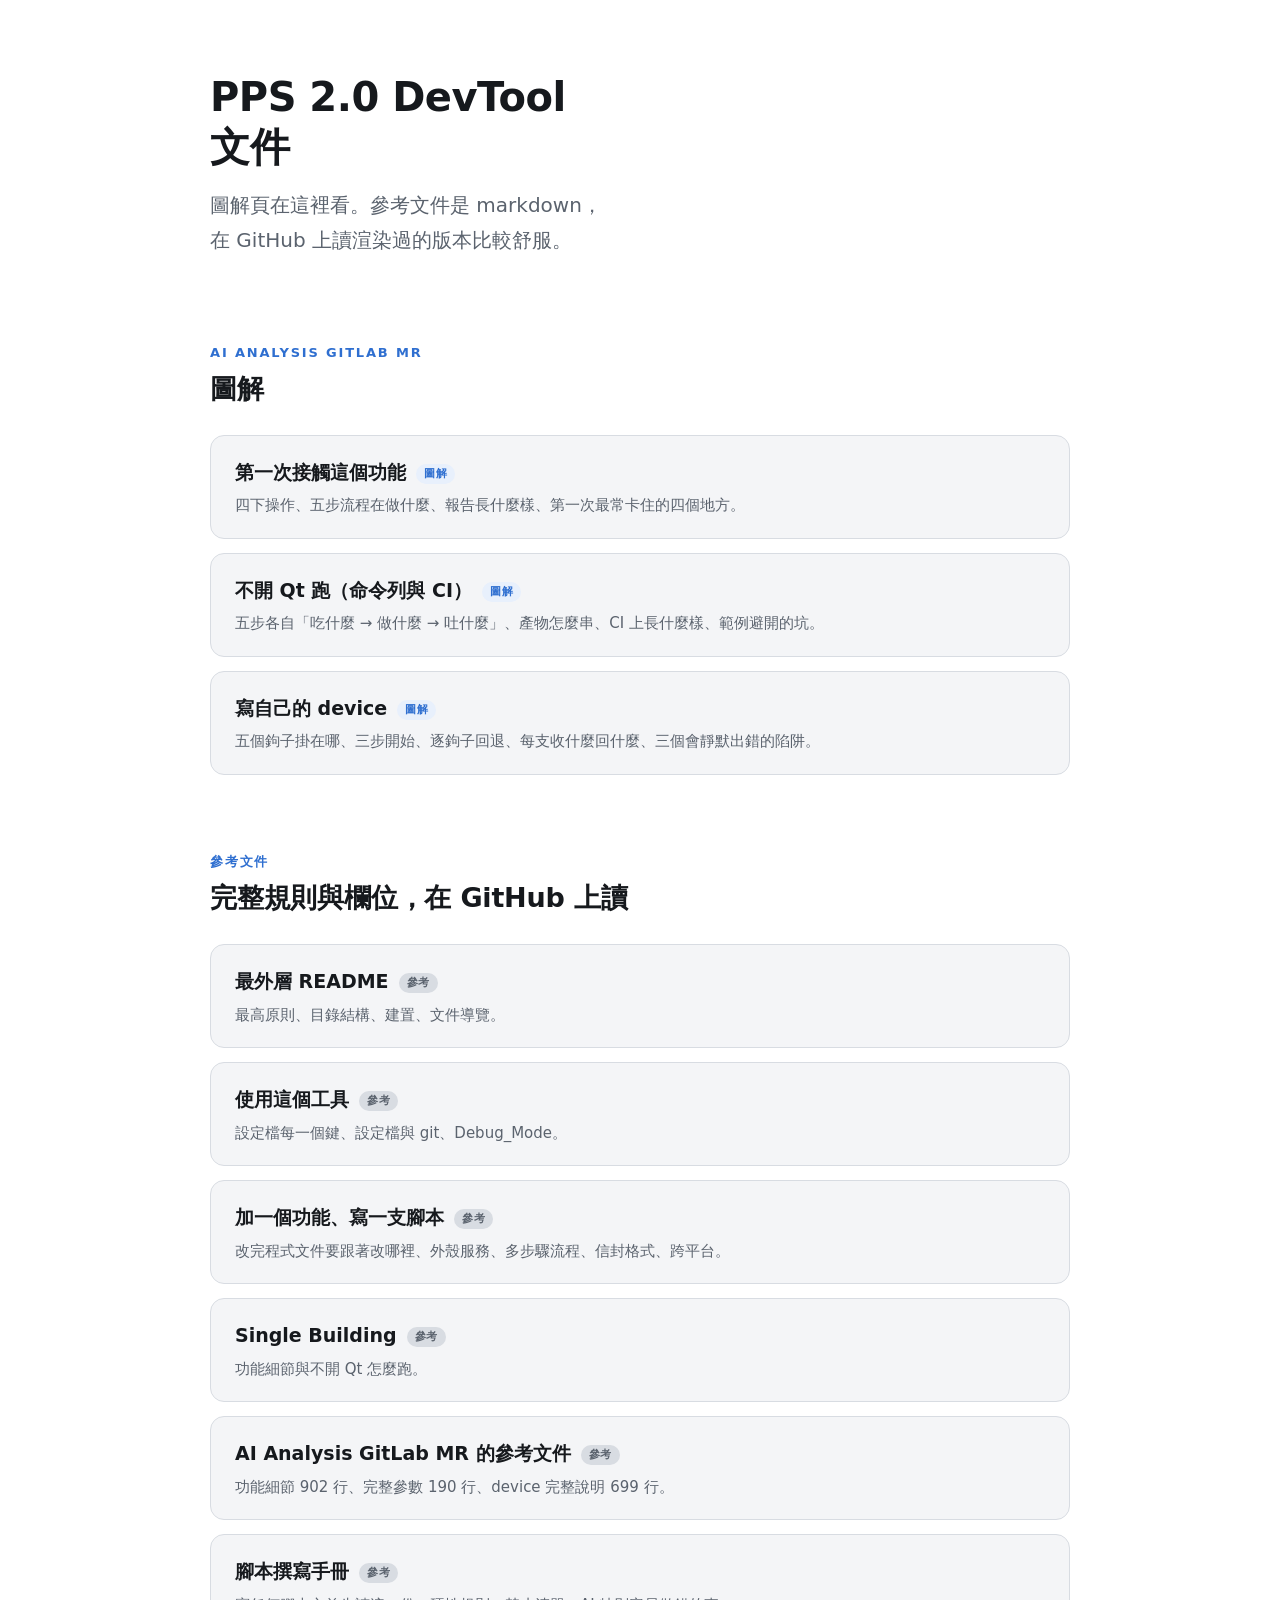
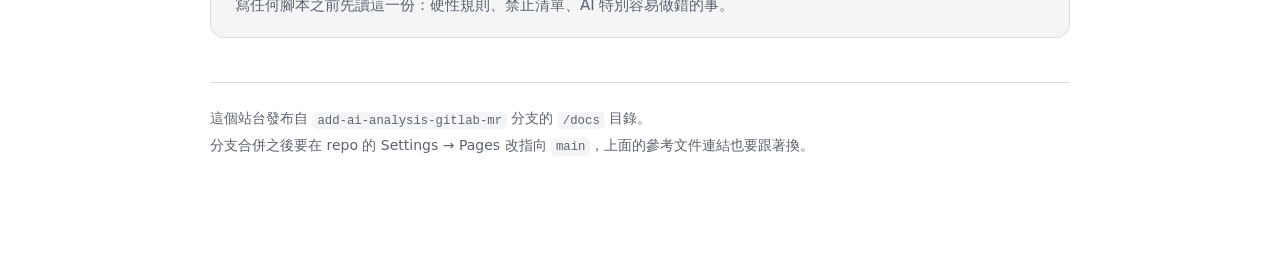
==== docs/index.html @ 3305368c "Publish the docs folder as a site The three diagram pages are only useful in a browser, and reviewin" ====
<!DOCTYPE html>
<html lang="zh-Hant">
<head>
<meta charset="utf-8">
<meta name="viewport" content="width=device-width, initial-scale=1">
<title>PPS 2.0 DevTool — 文件</title>
<link rel="stylesheet" href="ai-analysis-gitlab-mr/_doc.css">
<style>
  .idx { display: grid; gap: 14px; }
  .idx-card {
    display: block; text-decoration: none; color: inherit;
    background: var(--bg2); border: 1px solid var(--line);
    border-radius: 14px; padding: 20px 24px;
  }
  .idx-card:hover { border-color: var(--accent); }
  .idx-t { font-size: 19px; font-weight: 700; margin-bottom: 4px; }
  .idx-t .tag {
    font: 700 11px/1 var(--mono); letter-spacing: .06em;
    padding: 4px 8px; border-radius: 20px; margin-left: 10px;
    vertical-align: 2px;
  }
  .tag-pic { background: var(--accent-bg); color: var(--accent); }
  .tag-ref { background: var(--line); color: var(--ink2); }
  .idx-d { color: var(--ink2); font-size: 15px; line-height: 1.65; }
</style>
</head>
<body>
<main>

<header>
  <h1>PPS 2.0 DevTool<br>文件</h1>
  <p class="sub">圖解頁在這裡看。參考文件是 markdown，<br>
  在 GitHub 上讀渲染過的版本比較舒服。</p>
</header>

<section>
  <h2>AI Analysis GitLab MR</h2>
  <h3>圖解</h3>
  <div class="idx">
    <a class="idx-card" href="ai-analysis-gitlab-mr/getting-started.html">
      <div class="idx-t">第一次接觸這個功能<span class="tag tag-pic">圖解</span></div>
      <div class="idx-d">四下操作、五步流程在做什麼、報告長什麼樣、第一次最常卡住的四個地方。</div>
    </a>
    <a class="idx-card" href="ai-analysis-gitlab-mr/cli.html">
      <div class="idx-t">不開 Qt 跑（命令列與 CI）<span class="tag tag-pic">圖解</span></div>
      <div class="idx-d">五步各自「吃什麼 → 做什麼 → 吐什麼」、產物怎麼串、CI 上長什麼樣、範例避開的坑。</div>
    </a>
    <a class="idx-card" href="ai-analysis-gitlab-mr/device-authoring.html">
      <div class="idx-t">寫自己的 device<span class="tag tag-pic">圖解</span></div>
      <div class="idx-d">五個鉤子掛在哪、三步開始、逐鉤子回退、每支收什麼回什麼、三個會靜默出錯的陷阱。</div>
    </a>
  </div>
</section>

<section>
  <h2>參考文件</h2>
  <h3>完整規則與欄位，在 GitHub 上讀</h3>
  <div class="idx">
    <a class="idx-card" href="https://github.com/JonasHuang178/PPS2_0DevTool/blob/add-ai-analysis-gitlab-mr/README.md">
      <div class="idx-t">最外層 README<span class="tag tag-ref">參考</span></div>
      <div class="idx-d">最高原則、目錄結構、建置、文件導覽。</div>
    </a>
    <a class="idx-card" href="https://github.com/JonasHuang178/PPS2_0DevTool/blob/add-ai-analysis-gitlab-mr/docs/user-guide.md">
      <div class="idx-t">使用這個工具<span class="tag tag-ref">參考</span></div>
      <div class="idx-d">設定檔每一個鍵、設定檔與 git、Debug_Mode。</div>
    </a>
    <a class="idx-card" href="https://github.com/JonasHuang178/PPS2_0DevTool/blob/add-ai-analysis-gitlab-mr/docs/contributing.md">
      <div class="idx-t">加一個功能、寫一支腳本<span class="tag tag-ref">參考</span></div>
      <div class="idx-d">改完程式文件要跟著改哪裡、外殼服務、多步驟流程、信封格式、跨平台。</div>
    </a>
    <a class="idx-card" href="https://github.com/JonasHuang178/PPS2_0DevTool/tree/add-ai-analysis-gitlab-mr/docs/single-building">
      <div class="idx-t">Single Building<span class="tag tag-ref">參考</span></div>
      <div class="idx-d">功能細節與不開 Qt 怎麼跑。</div>
    </a>
    <a class="idx-card" href="https://github.com/JonasHuang178/PPS2_0DevTool/tree/add-ai-analysis-gitlab-mr/docs/ai-analysis-gitlab-mr">
      <div class="idx-t">AI Analysis GitLab MR 的參考文件<span class="tag tag-ref">參考</span></div>
      <div class="idx-d">功能細節 902 行、完整參數 190 行、device 完整說明 699 行。</div>
    </a>
    <a class="idx-card" href="https://github.com/JonasHuang178/PPS2_0DevTool/blob/add-ai-analysis-gitlab-mr/scripts/AUTHORING.md">
      <div class="idx-t">腳本撰寫手冊<span class="tag tag-ref">參考</span></div>
      <div class="idx-d">寫任何腳本之前先讀這一份：硬性規則、禁止清單、AI 特別容易做錯的事。</div>
    </a>
  </div>
</section>

<footer>
  這個站台發布自 <code>add-ai-analysis-gitlab-mr</code> 分支的 <code>/docs</code> 目錄。<br>
  分支合併之後要在 repo 的 Settings → Pages 改指向 <code>main</code>，上面的參考文件連結也要跟著換。
</footer>

</main>
</body>
</html>
---- docs/ai-analysis-gitlab-mr/_doc.css ----
/* 這個資料夾裡三份圖解頁共用的樣式。
 *
 * 底線開頭 = 不是一份文件，與 device/_template 同一個慣例。
 * 抽出來是為了「同類文件風格一致」這條規則 —— 三份各帶一份副本的話，
 * 改了其中一份的顏色，另外兩份會安靜地長得不一樣。 */

:root {
  --bg:        #ffffff;
  --bg2:       #f4f5f7;
  --ink:       #16191d;
  --ink2:      #5b636e;
  --line:      #d8dce2;
  --accent:    #2f6fd0;
  --accent-bg: #e8f0fc;
  --warn:      #9a6700;
  --warn-bg:   #fdf6e3;
  --ok:        #1f7a4d;
  --ok-bg:     #e7f5ed;
  --mono: ui-monospace, "SF Mono", Menlo, Consolas, monospace;
}
@media (prefers-color-scheme: dark) {
  :root {
    --bg:        #15181c;
    --bg2:       #1d2126;
    --ink:       #e8eaed;
    --ink2:      #9aa3af;
    --line:      #333a43;
    --accent:    #74a7f0;
    --accent-bg: #1c2a3f;
    --warn:      #e3b341;
    --warn-bg:   #2b2416;
    --ok:        #5fd39b;
    --ok-bg:     #16291f;
  }
}

* { box-sizing: border-box; }

body {
  margin: 0;
  padding: 0 20px 100px;
  background: var(--bg);
  color: var(--ink);
  font: 16px/1.75 -apple-system, "Noto Sans TC", "PingFang TC",
        "Microsoft JhengHei", system-ui, sans-serif;
}
main { max-width: 860px; margin: 0 auto; }

/* ---------- 標頭 ---------- */
header { padding: 72px 0 8px; }
h1 { font-size: 40px; line-height: 1.25; margin: 0 0 16px; letter-spacing: -.5px; }
.sub { font-size: 20px; color: var(--ink2); margin: 0; }
.kin {
  margin-top: 26px; font-size: 14px; color: var(--ink2);
  border-left: 3px solid var(--line); padding-left: 14px; line-height: 1.8;
}
.kin a { color: var(--accent); }

/* ---------- 區塊 ---------- */
section { margin-top: 76px; }
h2 {
  font-size: 13px; letter-spacing: .14em; text-transform: uppercase;
  color: var(--accent); margin: 0 0 6px; font-weight: 700;
}
h3 { font-size: 27px; line-height: 1.35; margin: 0 0 28px; letter-spacing: -.2px; }
h4 { font-size: 19px; margin: 36px 0 14px; }

p { margin: 0 0 18px; }
.lead { font-size: 18px; }
.muted { color: var(--ink2); }
code {
  font: 500 .88em/1.5 var(--mono);
  background: var(--bg2); padding: .15em .4em; border-radius: 5px;
}

/* ---------- 前後對比 ---------- */
.ba {
  display: grid; grid-template-columns: 1fr auto 1fr; gap: 20px;
  align-items: stretch; margin: 0 0 8px;
}
.ba-card {
  background: var(--bg2); border: 1px solid var(--line);
  border-radius: 14px; padding: 26px 22px; text-align: center;
}
.ba-ico { font-size: 44px; line-height: 1; margin-bottom: 14px; }
.ba-t { font-weight: 700; font-size: 18px; margin-bottom: 4px; }
.ba-d { color: var(--ink2); font-size: 15px; line-height: 1.6; }
.ba-arrow { display: flex; align-items: center; font-size: 30px; color: var(--accent); }

/* ---------- 編號步驟 ---------- */
.steps { display: grid; gap: 14px; }
.step {
  display: grid; grid-template-columns: 62px 1fr; gap: 20px; align-items: center;
  background: var(--bg2); border: 1px solid var(--line);
  border-radius: 14px; padding: 20px 24px;
}
.num {
  width: 62px; height: 62px; border-radius: 50%;
  background: var(--accent); color: #fff;
  display: flex; align-items: center; justify-content: center;
  font-size: 27px; font-weight: 700;
}
.step-t { font-size: 19px; font-weight: 700; margin-bottom: 2px; }
.step-d { color: var(--ink2); font-size: 15px; line-height: 1.6; }

.press {
  margin-top: 14px; text-align: center;
  border: 2px dashed var(--accent); border-radius: 14px;
  padding: 26px; background: var(--accent-bg);
}
.press-btn {
  display: inline-block; background: var(--accent); color: #fff;
  font-size: 19px; font-weight: 700; padding: 13px 34px; border-radius: 9px;
}
.press-d { color: var(--ink2); font-size: 15px; margin-top: 12px; }

/* ---------- 流程列（一行一步） ---------- */
.flow { display: grid; gap: 0; }
.fl {
  display: grid; grid-template-columns: 50px 1fr; gap: 20px;
  padding: 20px 0; border-top: 1px solid var(--line);
}
.fl:last-child { border-bottom: 1px solid var(--line); }
.fl-n {
  width: 50px; height: 50px; border-radius: 12px;
  background: var(--bg2); border: 1px solid var(--line);
  display: flex; align-items: center; justify-content: center;
  font-size: 20px; font-weight: 700; color: var(--accent);
}
.fl-t { font-size: 18px; font-weight: 700; margin-bottom: 3px; }
.fl-d { color: var(--ink2); font-size: 15px; line-height: 1.65; }

/* ---------- 標籤 ---------- */
.fl-tag {
  display: inline-block; font-size: 12px; font-weight: 700;
  padding: 2px 9px; border-radius: 20px; margin-left: 8px;
  vertical-align: 2px; letter-spacing: .02em;
}
.tag-net   { background: var(--accent-bg); color: var(--accent); }
.tag-cost  { background: var(--warn-bg);   color: var(--warn); }
.tag-local { background: var(--ok-bg);     color: var(--ok); }

/* ---------- 吃什麼 / 做什麼 / 吐什麼 ---------- */
.io { border: 1px solid var(--line); border-radius: 14px; overflow: hidden; margin-bottom: 18px; }
.io-head {
  display: grid; grid-template-columns: 54px 1fr auto; gap: 16px;
  align-items: center; padding: 18px 22px; background: var(--bg2);
  border-bottom: 1px solid var(--line);
}
.io-n {
  width: 54px; height: 54px; border-radius: 13px;
  background: var(--accent); color: #fff;
  display: flex; align-items: center; justify-content: center;
  font-size: 15px; font-weight: 700; line-height: 1.15; text-align: center;
}
.io-t { font-size: 19px; font-weight: 700; }
.io-s { font: 500 13px/1.5 var(--mono); color: var(--ink2); margin-top: 2px; }
.io-body { display: grid; grid-template-columns: 1fr 1fr 1fr; }
.io-cell { padding: 16px 20px; border-right: 1px solid var(--line); }
.io-cell:last-child { border-right: 0; }
.io-k {
  font-size: 11px; font-weight: 700; letter-spacing: .1em;
  text-transform: uppercase; color: var(--ink2); margin-bottom: 8px;
}
.io-v { font-size: 14px; line-height: 1.65; }
.io-v code { font-size: .92em; }
.io-note {
  padding: 14px 22px; border-top: 1px solid var(--line);
  background: var(--warn-bg); color: var(--warn);
  font-size: 14px; line-height: 1.65;
}

/* ---------- 檔案 / 終端機模擬 ---------- */
.term {
  background: var(--bg2); border: 1px solid var(--line); border-radius: 14px;
  padding: 20px 24px; font: 500 13.5px/1.9 var(--mono);
  overflow-x: auto; white-space: pre; color: var(--ink);
}
.term .c  { color: var(--ink2); }
.term .g  { color: var(--ok); font-weight: 700; }
.term .y  { color: var(--warn); font-weight: 700; }
.term .b  { color: var(--accent); font-weight: 700; }

/* ---------- 兩欄對照 ---------- */
.report { border: 1px solid var(--line); border-radius: 14px; overflow: hidden; }
.rb { display: grid; grid-template-columns: 1fr 1fr; border-bottom: 1px solid var(--line); }
.rb:last-child { border-bottom: 0; }
.rb-l { padding: 18px 22px; border-right: 1px solid var(--line); }
.rb-r { padding: 18px 22px; background: var(--bg2); }
.rb-h { font: 600 .9em/1.5 var(--mono); color: var(--accent); }
.rb-d { color: var(--ink2); font-size: 15px; line-height: 1.6; }
.rb-opt { font-size: 12px; color: var(--warn); font-weight: 700; }

/* ---------- 警示卡 ---------- */
.stuck { display: grid; gap: 14px; }
.st {
  background: var(--bg2); border: 1px solid var(--line);
  border-left: 4px solid var(--warn); border-radius: 0 12px 12px 0;
  padding: 18px 22px;
}
.st-q { font-size: 17px; font-weight: 700; margin-bottom: 6px; }
.st-a { color: var(--ink2); font-size: 15px; line-height: 1.7; }

/* ---------- 收尾 ---------- */
.closing {
  margin-top: 76px; padding: 34px 30px;
  background: var(--accent-bg); border-radius: 14px;
  font-size: 21px; line-height: 1.6; font-weight: 600; text-align: center;
}
footer {
  margin-top: 44px; padding-top: 22px; border-top: 1px solid var(--line);
  color: var(--ink2); font-size: 14px; line-height: 1.9;
}
footer a { color: var(--accent); }

@media (max-width: 680px) {
  h1 { font-size: 31px; }
  h3 { font-size: 22px; }
  .ba { grid-template-columns: 1fr; }
  .ba-arrow { justify-content: center; transform: rotate(90deg); }
  .rb, .io-body { grid-template-columns: 1fr; }
  .rb-l { border-right: 0; border-bottom: 1px solid var(--line); }
  .io-cell { border-right: 0; border-bottom: 1px solid var(--line); }
  .io-cell:last-child { border-bottom: 0; }
  .step { grid-template-columns: 50px 1fr; gap: 14px; }
  .num { width: 50px; height: 50px; font-size: 22px; }
}

/* ---------- 掛點圖（步驟 → 鉤子 → 簽章） ----------
 *
 * 用 grid 而不是在 <pre> 裡用空格對齊：等寬字型對 CJK 走的是後備字型，
 * 字寬不保證是拉丁字元的兩倍，所以用字元數算出來的欄位在別台機器上會跑掉。 */
.hooks {
  border: 1px solid var(--line); border-radius: 14px;
  background: var(--bg2); padding: 22px 26px;
}
.hook-row {
  display: grid; grid-template-columns: 1fr auto 1.1fr;
  gap: 10px 22px; align-items: baseline; padding: 7px 0;
}
.hook-step { font-size: 15px; }
.hook-step b { font-weight: 700; }
.hook-step .s { color: var(--ink2); margin-right: 8px; }
.hook-name {
  font: 700 13.5px/1.6 var(--mono); white-space: nowrap;
}
.hook-name::before { content: "←\00a0"; color: var(--ink2); font-weight: 400; }
.hook-name.t { color: var(--ok); }
.hook-name.u { color: var(--accent); }
.hook-sig { font: 500 13px/1.6 var(--mono); color: var(--ink2); }
.hook-none { color: var(--ink2); font: 500 13px/1.6 var(--mono); }
.hook-legend {
  margin-top: 16px; padding-top: 14px; border-top: 1px solid var(--line);
  font-size: 14px; color: var(--ink2);
}
.hook-legend b.t { color: var(--ok); }
.hook-legend b.u { color: var(--accent); }
@media (max-width: 680px) {
  .hook-row { grid-template-columns: 1fr; gap: 2px; padding: 12px 0; }
  .hook-name { white-space: normal; }
}

/* ---------- Q&A ----------
 *
 * 內容一定要包在單一子元素裡（.qa-q > span）。直接放文字的話，裡面的
 * <strong> 與 <br> 會各自變成一個 grid 項目，被擠進只有 26px 寬的欄位。 */
.qa { display: grid; gap: 12px; }
.qa-item {
  border: 1px solid var(--line); border-radius: 12px;
  background: var(--bg2); padding: 18px 22px;
}
.qa-q, .qa-a {
  display: grid; grid-template-columns: 26px minmax(0, 1fr);
  gap: 12px; align-items: start;
}
.qa-q { font-size: 17px; font-weight: 700; line-height: 1.55; }
.qa-a { margin-top: 10px; color: var(--ink2); font-size: 15px; line-height: 1.75; }
.qa-q::before, .qa-a::before {
  width: 26px; height: 26px; border-radius: 7px;
  font: 700 13px/26px var(--mono); text-align: center;
}
.qa-q::before { content: "Q"; background: var(--accent); color: #fff; }
.qa-a::before { content: "A"; background: var(--line);   color: var(--ink); }
.qa-a strong { color: var(--ink); }
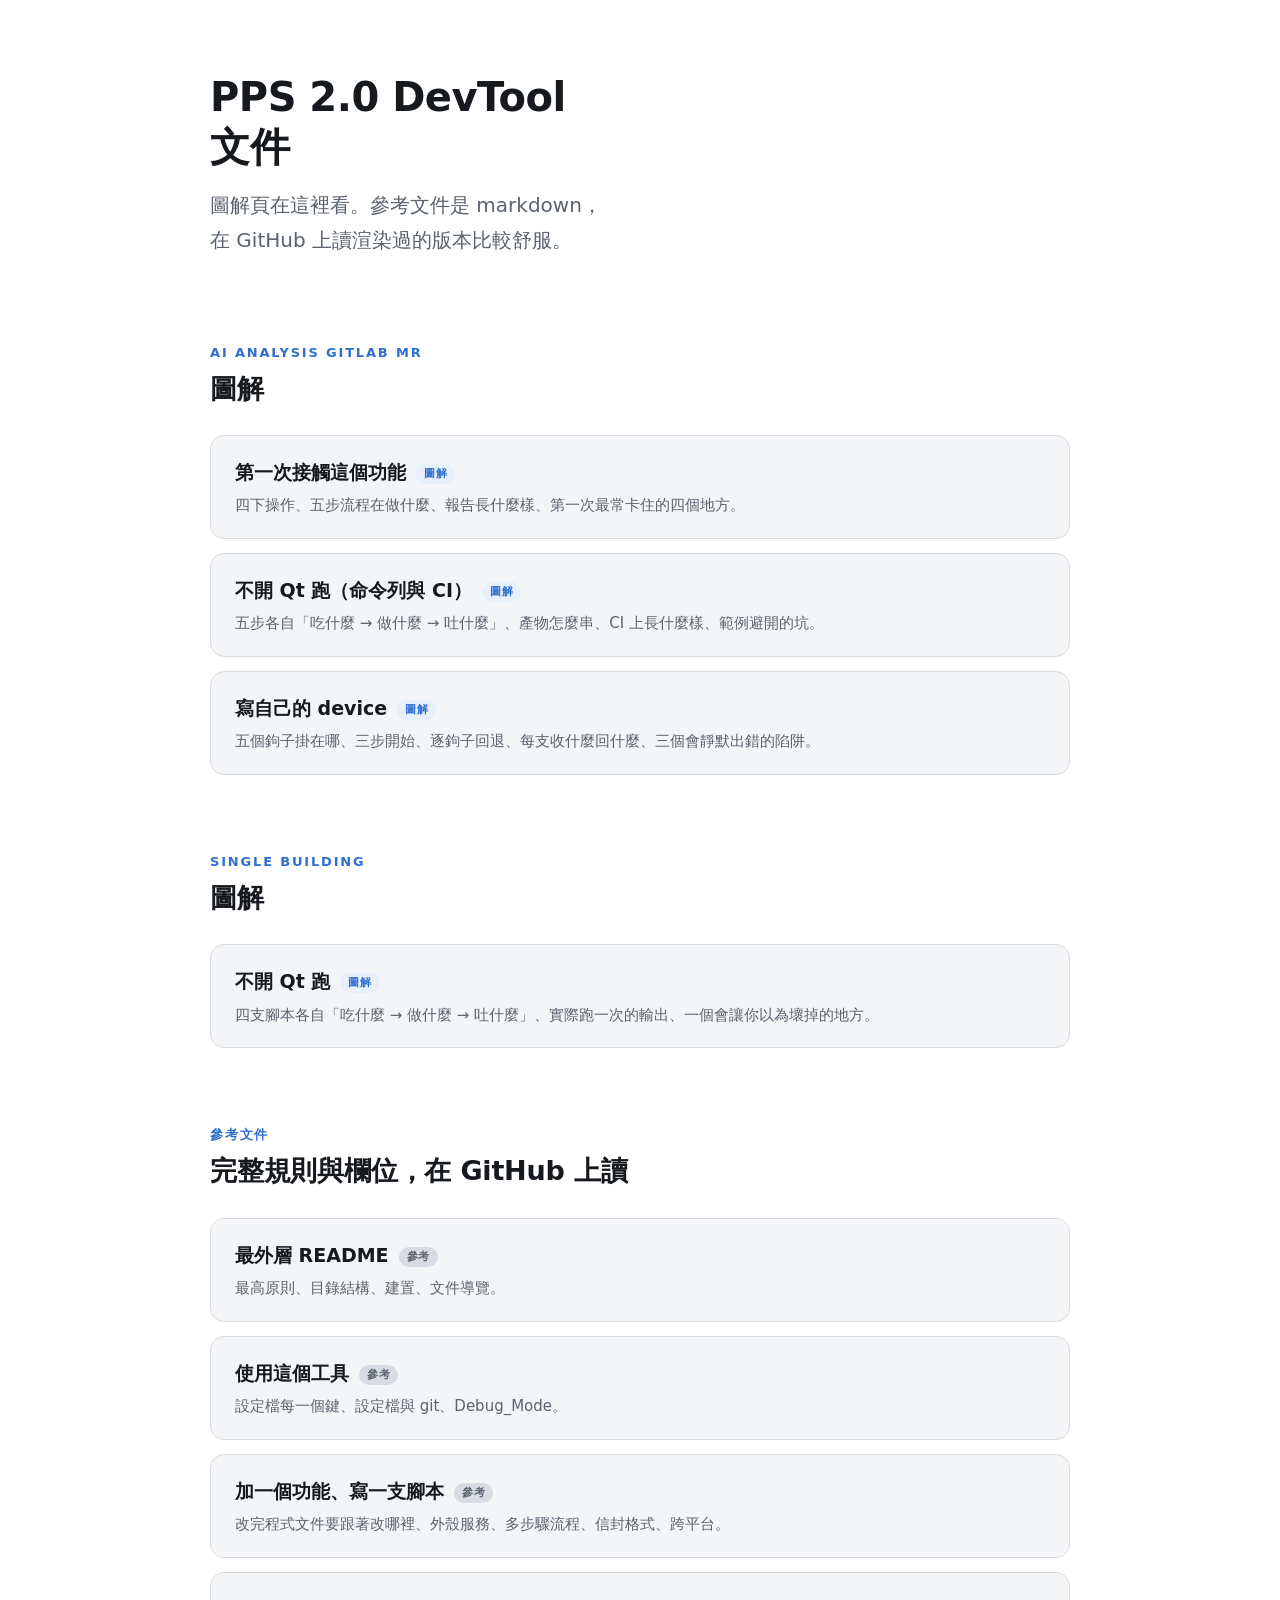
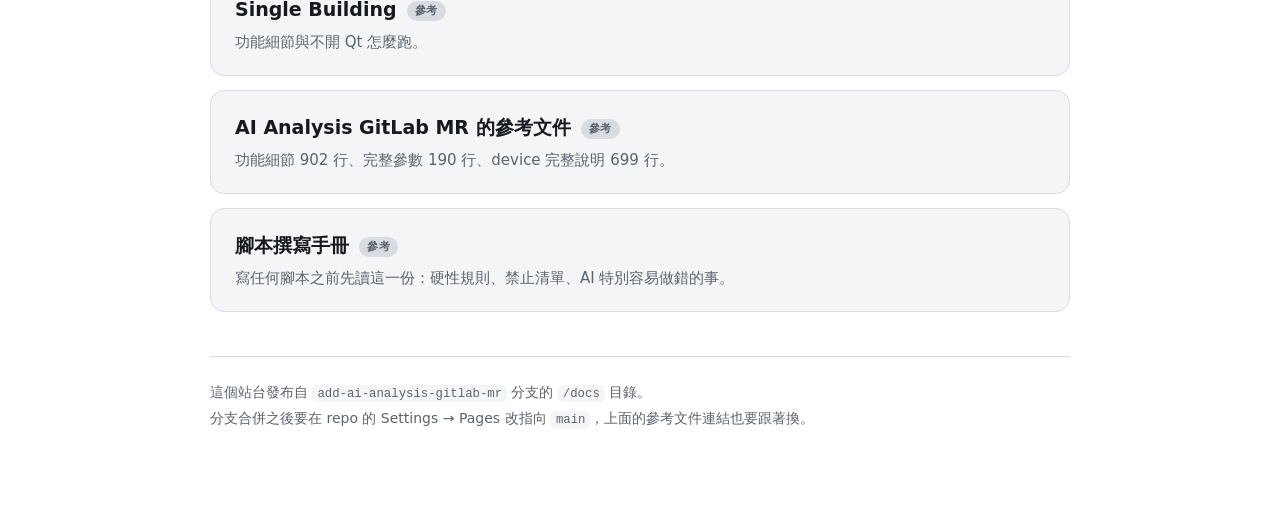
==== commit 2e30ec7b: "Give Single Building the same diagram page its sibling has The convention says a function folder hol" ====
--- a/docs/index.html
+++ b/docs/index.html
@@ -4,7 +4,7 @@
 <meta charset="utf-8">
 <meta name="viewport" content="width=device-width, initial-scale=1">
 <title>PPS 2.0 DevTool — 文件</title>
-<link rel="stylesheet" href="ai-analysis-gitlab-mr/_doc.css">
+<link rel="stylesheet" href="_doc.css">
 <style>
   .idx { display: grid; gap: 14px; }
   .idx-card {
@@ -53,6 +53,17 @@
 </section>
 
 <section>
+  <h2>Single Building</h2>
+  <h3>圖解</h3>
+  <div class="idx">
+    <a class="idx-card" href="single-building/cli.html">
+      <div class="idx-t">不開 Qt 跑<span class="tag tag-pic">圖解</span></div>
+      <div class="idx-d">四支腳本各自「吃什麼 → 做什麼 → 吐什麼」、實際跑一次的輸出、一個會讓你以為壞掉的地方。</div>
+    </a>
+  </div>
+</section>
+
+<section>
   <h2>參考文件</h2>
   <h3>完整規則與欄位，在 GitHub 上讀</h3>
   <div class="idx">
--- a/docs/_doc.css
+++ b/docs/_doc.css
@@ -0,0 +1,284 @@
+/* 這個資料夾裡三份圖解頁共用的樣式。
+ *
+ * 底線開頭 = 不是一份文件，與 device/_template 同一個慣例。
+ * 抽出來是為了「同類文件風格一致」這條規則 —— 三份各帶一份副本的話，
+ * 改了其中一份的顏色，另外兩份會安靜地長得不一樣。 */
+
+:root {
+  --bg:        #ffffff;
+  --bg2:       #f4f5f7;
+  --ink:       #16191d;
+  --ink2:      #5b636e;
+  --line:      #d8dce2;
+  --accent:    #2f6fd0;
+  --accent-bg: #e8f0fc;
+  --warn:      #9a6700;
+  --warn-bg:   #fdf6e3;
+  --ok:        #1f7a4d;
+  --ok-bg:     #e7f5ed;
+  --mono: ui-monospace, "SF Mono", Menlo, Consolas, monospace;
+}
+@media (prefers-color-scheme: dark) {
+  :root {
+    --bg:        #15181c;
+    --bg2:       #1d2126;
+    --ink:       #e8eaed;
+    --ink2:      #9aa3af;
+    --line:      #333a43;
+    --accent:    #74a7f0;
+    --accent-bg: #1c2a3f;
+    --warn:      #e3b341;
+    --warn-bg:   #2b2416;
+    --ok:        #5fd39b;
+    --ok-bg:     #16291f;
+  }
+}
+
+* { box-sizing: border-box; }
+
+body {
+  margin: 0;
+  padding: 0 20px 100px;
+  background: var(--bg);
+  color: var(--ink);
+  font: 16px/1.75 -apple-system, "Noto Sans TC", "PingFang TC",
+        "Microsoft JhengHei", system-ui, sans-serif;
+}
+main { max-width: 860px; margin: 0 auto; }
+
+/* ---------- 標頭 ---------- */
+header { padding: 72px 0 8px; }
+h1 { font-size: 40px; line-height: 1.25; margin: 0 0 16px; letter-spacing: -.5px; }
+.sub { font-size: 20px; color: var(--ink2); margin: 0; }
+.kin {
+  margin-top: 26px; font-size: 14px; color: var(--ink2);
+  border-left: 3px solid var(--line); padding-left: 14px; line-height: 1.8;
+}
+.kin a { color: var(--accent); }
+
+/* ---------- 區塊 ---------- */
+section { margin-top: 76px; }
+h2 {
+  font-size: 13px; letter-spacing: .14em; text-transform: uppercase;
+  color: var(--accent); margin: 0 0 6px; font-weight: 700;
+}
+h3 { font-size: 27px; line-height: 1.35; margin: 0 0 28px; letter-spacing: -.2px; }
+h4 { font-size: 19px; margin: 36px 0 14px; }
+
+p { margin: 0 0 18px; }
+.lead { font-size: 18px; }
+.muted { color: var(--ink2); }
+code {
+  font: 500 .88em/1.5 var(--mono);
+  background: var(--bg2); padding: .15em .4em; border-radius: 5px;
+}
+
+/* ---------- 前後對比 ---------- */
+.ba {
+  display: grid; grid-template-columns: 1fr auto 1fr; gap: 20px;
+  align-items: stretch; margin: 0 0 8px;
+}
+.ba-card {
+  background: var(--bg2); border: 1px solid var(--line);
+  border-radius: 14px; padding: 26px 22px; text-align: center;
+}
+.ba-ico { font-size: 44px; line-height: 1; margin-bottom: 14px; }
+.ba-t { font-weight: 700; font-size: 18px; margin-bottom: 4px; }
+.ba-d { color: var(--ink2); font-size: 15px; line-height: 1.6; }
+.ba-arrow { display: flex; align-items: center; font-size: 30px; color: var(--accent); }
+
+/* ---------- 編號步驟 ---------- */
+.steps { display: grid; gap: 14px; }
+.step {
+  display: grid; grid-template-columns: 62px 1fr; gap: 20px; align-items: center;
+  background: var(--bg2); border: 1px solid var(--line);
+  border-radius: 14px; padding: 20px 24px;
+}
+.num {
+  width: 62px; height: 62px; border-radius: 50%;
+  background: var(--accent); color: #fff;
+  display: flex; align-items: center; justify-content: center;
+  font-size: 27px; font-weight: 700;
+}
+.step-t { font-size: 19px; font-weight: 700; margin-bottom: 2px; }
+.step-d { color: var(--ink2); font-size: 15px; line-height: 1.6; }
+
+.press {
+  margin-top: 14px; text-align: center;
+  border: 2px dashed var(--accent); border-radius: 14px;
+  padding: 26px; background: var(--accent-bg);
+}
+.press-btn {
+  display: inline-block; background: var(--accent); color: #fff;
+  font-size: 19px; font-weight: 700; padding: 13px 34px; border-radius: 9px;
+}
+.press-d { color: var(--ink2); font-size: 15px; margin-top: 12px; }
+
+/* ---------- 流程列（一行一步） ---------- */
+.flow { display: grid; gap: 0; }
+.fl {
+  display: grid; grid-template-columns: 50px 1fr; gap: 20px;
+  padding: 20px 0; border-top: 1px solid var(--line);
+}
+.fl:last-child { border-bottom: 1px solid var(--line); }
+.fl-n {
+  width: 50px; height: 50px; border-radius: 12px;
+  background: var(--bg2); border: 1px solid var(--line);
+  display: flex; align-items: center; justify-content: center;
+  font-size: 20px; font-weight: 700; color: var(--accent);
+}
+.fl-t { font-size: 18px; font-weight: 700; margin-bottom: 3px; }
+.fl-d { color: var(--ink2); font-size: 15px; line-height: 1.65; }
+
+/* ---------- 標籤 ---------- */
+.fl-tag {
+  display: inline-block; font-size: 12px; font-weight: 700;
+  padding: 2px 9px; border-radius: 20px; margin-left: 8px;
+  vertical-align: 2px; letter-spacing: .02em;
+}
+.tag-net   { background: var(--accent-bg); color: var(--accent); }
+.tag-cost  { background: var(--warn-bg);   color: var(--warn); }
+.tag-local { background: var(--ok-bg);     color: var(--ok); }
+
+/* ---------- 吃什麼 / 做什麼 / 吐什麼 ---------- */
+.io { border: 1px solid var(--line); border-radius: 14px; overflow: hidden; margin-bottom: 18px; }
+.io-head {
+  display: grid; grid-template-columns: 54px 1fr auto; gap: 16px;
+  align-items: center; padding: 18px 22px; background: var(--bg2);
+  border-bottom: 1px solid var(--line);
+}
+.io-n {
+  width: 54px; height: 54px; border-radius: 13px;
+  background: var(--accent); color: #fff;
+  display: flex; align-items: center; justify-content: center;
+  font-size: 15px; font-weight: 700; line-height: 1.15; text-align: center;
+}
+.io-t { font-size: 19px; font-weight: 700; }
+.io-s { font: 500 13px/1.5 var(--mono); color: var(--ink2); margin-top: 2px; }
+.io-body { display: grid; grid-template-columns: 1fr 1fr 1fr; }
+.io-cell { padding: 16px 20px; border-right: 1px solid var(--line); }
+.io-cell:last-child { border-right: 0; }
+.io-k {
+  font-size: 11px; font-weight: 700; letter-spacing: .1em;
+  text-transform: uppercase; color: var(--ink2); margin-bottom: 8px;
+}
+.io-v { font-size: 14px; line-height: 1.65; }
+.io-v code { font-size: .92em; }
+.io-note {
+  padding: 14px 22px; border-top: 1px solid var(--line);
+  background: var(--warn-bg); color: var(--warn);
+  font-size: 14px; line-height: 1.65;
+}
+
+/* ---------- 檔案 / 終端機模擬 ---------- */
+.term {
+  background: var(--bg2); border: 1px solid var(--line); border-radius: 14px;
+  padding: 20px 24px; font: 500 13.5px/1.9 var(--mono);
+  overflow-x: auto; white-space: pre; color: var(--ink);
+}
+.term .c  { color: var(--ink2); }
+.term .g  { color: var(--ok); font-weight: 700; }
+.term .y  { color: var(--warn); font-weight: 700; }
+.term .b  { color: var(--accent); font-weight: 700; }
+
+/* ---------- 兩欄對照 ---------- */
+.report { border: 1px solid var(--line); border-radius: 14px; overflow: hidden; }
+.rb { display: grid; grid-template-columns: 1fr 1fr; border-bottom: 1px solid var(--line); }
+.rb:last-child { border-bottom: 0; }
+.rb-l { padding: 18px 22px; border-right: 1px solid var(--line); }
+.rb-r { padding: 18px 22px; background: var(--bg2); }
+.rb-h { font: 600 .9em/1.5 var(--mono); color: var(--accent); }
+.rb-d { color: var(--ink2); font-size: 15px; line-height: 1.6; }
+.rb-opt { font-size: 12px; color: var(--warn); font-weight: 700; }
+
+/* ---------- 警示卡 ---------- */
+.stuck { display: grid; gap: 14px; }
+.st {
+  background: var(--bg2); border: 1px solid var(--line);
+  border-left: 4px solid var(--warn); border-radius: 0 12px 12px 0;
+  padding: 18px 22px;
+}
+.st-q { font-size: 17px; font-weight: 700; margin-bottom: 6px; }
+.st-a { color: var(--ink2); font-size: 15px; line-height: 1.7; }
+
+/* ---------- 收尾 ---------- */
+.closing {
+  margin-top: 76px; padding: 34px 30px;
+  background: var(--accent-bg); border-radius: 14px;
+  font-size: 21px; line-height: 1.6; font-weight: 600; text-align: center;
+}
+footer {
+  margin-top: 44px; padding-top: 22px; border-top: 1px solid var(--line);
+  color: var(--ink2); font-size: 14px; line-height: 1.9;
+}
+footer a { color: var(--accent); }
+
+@media (max-width: 680px) {
+  h1 { font-size: 31px; }
+  h3 { font-size: 22px; }
+  .ba { grid-template-columns: 1fr; }
+  .ba-arrow { justify-content: center; transform: rotate(90deg); }
+  .rb, .io-body { grid-template-columns: 1fr; }
+  .rb-l { border-right: 0; border-bottom: 1px solid var(--line); }
+  .io-cell { border-right: 0; border-bottom: 1px solid var(--line); }
+  .io-cell:last-child { border-bottom: 0; }
+  .step { grid-template-columns: 50px 1fr; gap: 14px; }
+  .num { width: 50px; height: 50px; font-size: 22px; }
+}
+
+/* ---------- 掛點圖（步驟 → 鉤子 → 簽章） ----------
+ *
+ * 用 grid 而不是在 <pre> 裡用空格對齊：等寬字型對 CJK 走的是後備字型，
+ * 字寬不保證是拉丁字元的兩倍，所以用字元數算出來的欄位在別台機器上會跑掉。 */
+.hooks {
+  border: 1px solid var(--line); border-radius: 14px;
+  background: var(--bg2); padding: 22px 26px;
+}
+.hook-row {
+  display: grid; grid-template-columns: 1fr auto 1.1fr;
+  gap: 10px 22px; align-items: baseline; padding: 7px 0;
+}
+.hook-step { font-size: 15px; }
+.hook-step b { font-weight: 700; }
+.hook-step .s { color: var(--ink2); margin-right: 8px; }
+.hook-name {
+  font: 700 13.5px/1.6 var(--mono); white-space: nowrap;
+}
+.hook-name::before { content: "←\00a0"; color: var(--ink2); font-weight: 400; }
+.hook-name.t { color: var(--ok); }
+.hook-name.u { color: var(--accent); }
+.hook-sig { font: 500 13px/1.6 var(--mono); color: var(--ink2); }
+.hook-none { color: var(--ink2); font: 500 13px/1.6 var(--mono); }
+.hook-legend {
+  margin-top: 16px; padding-top: 14px; border-top: 1px solid var(--line);
+  font-size: 14px; color: var(--ink2);
+}
+.hook-legend b.t { color: var(--ok); }
+.hook-legend b.u { color: var(--accent); }
+@media (max-width: 680px) {
+  .hook-row { grid-template-columns: 1fr; gap: 2px; padding: 12px 0; }
+  .hook-name { white-space: normal; }
+}
+
+/* ---------- Q&A ----------
+ *
+ * 內容一定要包在單一子元素裡（.qa-q > span）。直接放文字的話，裡面的
+ * <strong> 與 <br> 會各自變成一個 grid 項目，被擠進只有 26px 寬的欄位。 */
+.qa { display: grid; gap: 12px; }
+.qa-item {
+  border: 1px solid var(--line); border-radius: 12px;
+  background: var(--bg2); padding: 18px 22px;
+}
+.qa-q, .qa-a {
+  display: grid; grid-template-columns: 26px minmax(0, 1fr);
+  gap: 12px; align-items: start;
+}
+.qa-q { font-size: 17px; font-weight: 700; line-height: 1.55; }
+.qa-a { margin-top: 10px; color: var(--ink2); font-size: 15px; line-height: 1.75; }
+.qa-q::before, .qa-a::before {
+  width: 26px; height: 26px; border-radius: 7px;
+  font: 700 13px/26px var(--mono); text-align: center;
+}
+.qa-q::before { content: "Q"; background: var(--accent); color: #fff; }
+.qa-a::before { content: "A"; background: var(--line);   color: var(--ink); }
+.qa-a strong { color: var(--ink); }
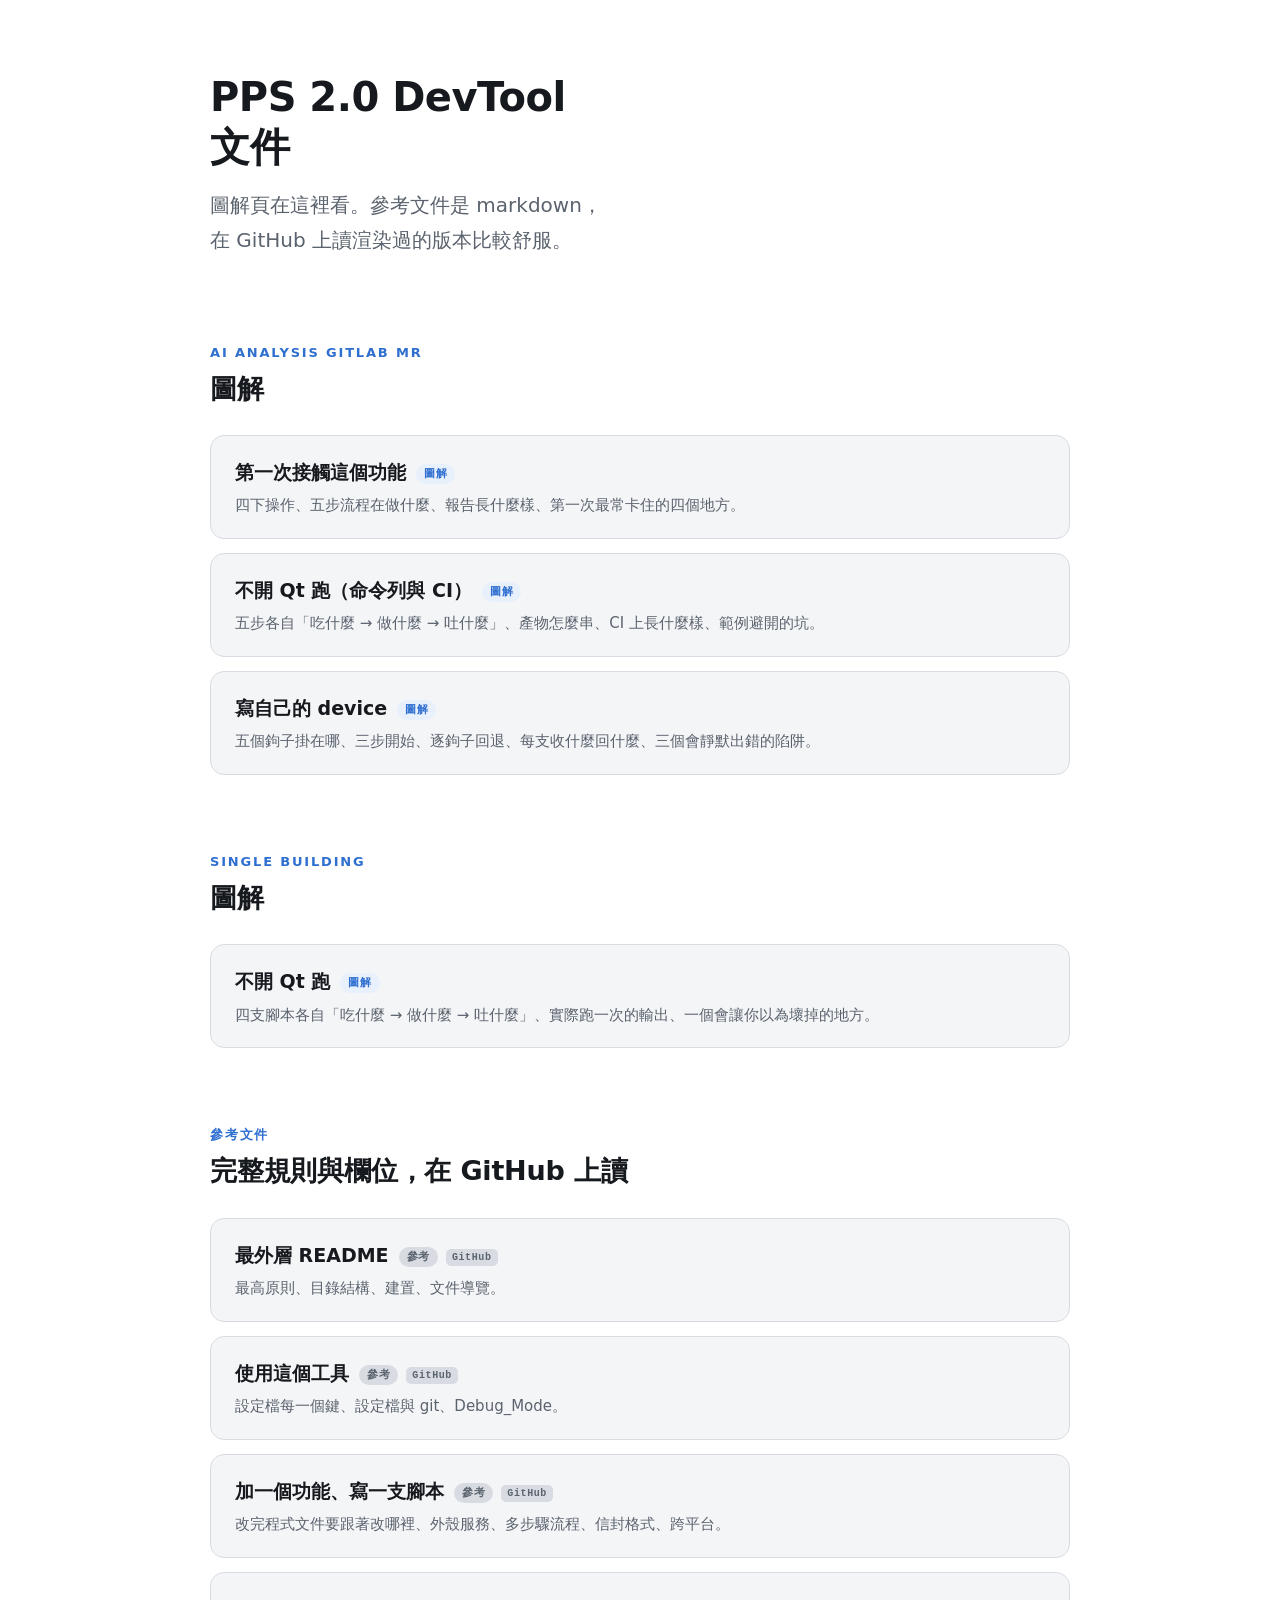
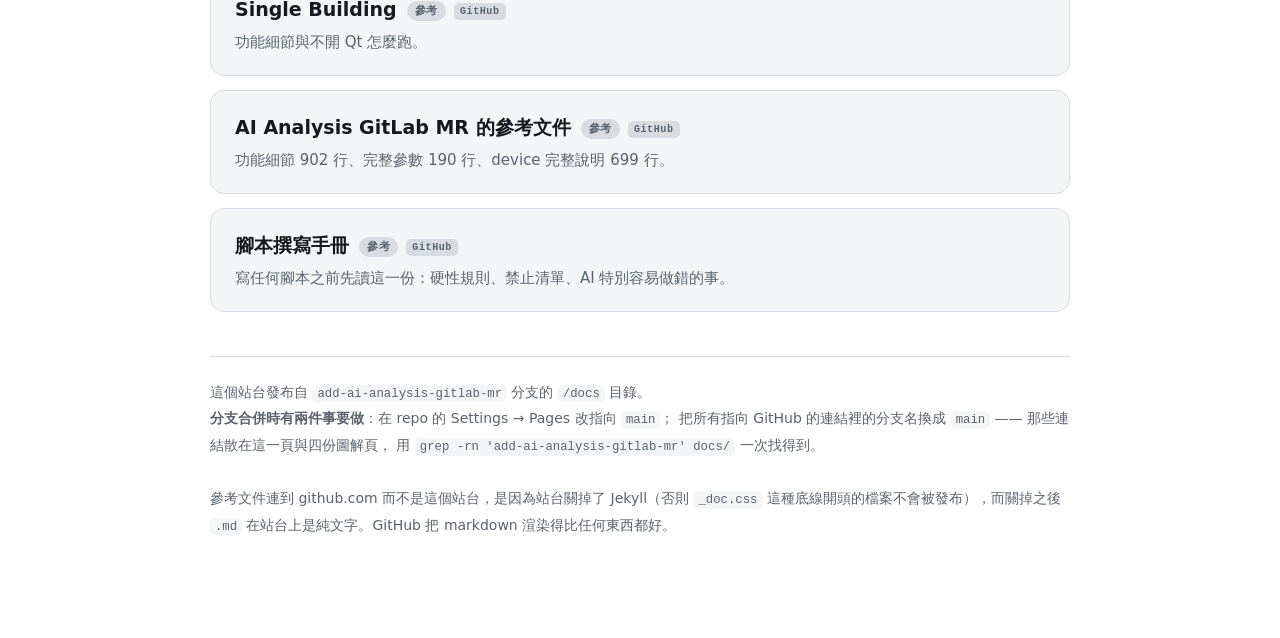
==== commit 2a6826b3: "Send the reference-doc links to GitHub instead of into plain text Following a footer link from any o" ====
--- a/docs/index.html
+++ b/docs/index.html
@@ -67,27 +67,27 @@
   <h2>參考文件</h2>
   <h3>完整規則與欄位，在 GitHub 上讀</h3>
   <div class="idx">
-    <a class="idx-card" href="https://github.com/JonasHuang178/PPS2_0DevTool/blob/add-ai-analysis-gitlab-mr/README.md">
+    <a class="idx-card ext-card" href="https://github.com/JonasHuang178/PPS2_0DevTool/blob/add-ai-analysis-gitlab-mr/README.md">
       <div class="idx-t">最外層 README<span class="tag tag-ref">參考</span></div>
       <div class="idx-d">最高原則、目錄結構、建置、文件導覽。</div>
     </a>
-    <a class="idx-card" href="https://github.com/JonasHuang178/PPS2_0DevTool/blob/add-ai-analysis-gitlab-mr/docs/user-guide.md">
+    <a class="idx-card ext-card" href="https://github.com/JonasHuang178/PPS2_0DevTool/blob/add-ai-analysis-gitlab-mr/docs/user-guide.md">
       <div class="idx-t">使用這個工具<span class="tag tag-ref">參考</span></div>
       <div class="idx-d">設定檔每一個鍵、設定檔與 git、Debug_Mode。</div>
     </a>
-    <a class="idx-card" href="https://github.com/JonasHuang178/PPS2_0DevTool/blob/add-ai-analysis-gitlab-mr/docs/contributing.md">
+    <a class="idx-card ext-card" href="https://github.com/JonasHuang178/PPS2_0DevTool/blob/add-ai-analysis-gitlab-mr/docs/contributing.md">
       <div class="idx-t">加一個功能、寫一支腳本<span class="tag tag-ref">參考</span></div>
       <div class="idx-d">改完程式文件要跟著改哪裡、外殼服務、多步驟流程、信封格式、跨平台。</div>
     </a>
-    <a class="idx-card" href="https://github.com/JonasHuang178/PPS2_0DevTool/tree/add-ai-analysis-gitlab-mr/docs/single-building">
+    <a class="idx-card ext-card" href="https://github.com/JonasHuang178/PPS2_0DevTool/tree/add-ai-analysis-gitlab-mr/docs/single-building">
       <div class="idx-t">Single Building<span class="tag tag-ref">參考</span></div>
       <div class="idx-d">功能細節與不開 Qt 怎麼跑。</div>
     </a>
-    <a class="idx-card" href="https://github.com/JonasHuang178/PPS2_0DevTool/tree/add-ai-analysis-gitlab-mr/docs/ai-analysis-gitlab-mr">
+    <a class="idx-card ext-card" href="https://github.com/JonasHuang178/PPS2_0DevTool/tree/add-ai-analysis-gitlab-mr/docs/ai-analysis-gitlab-mr">
       <div class="idx-t">AI Analysis GitLab MR 的參考文件<span class="tag tag-ref">參考</span></div>
       <div class="idx-d">功能細節 902 行、完整參數 190 行、device 完整說明 699 行。</div>
     </a>
-    <a class="idx-card" href="https://github.com/JonasHuang178/PPS2_0DevTool/blob/add-ai-analysis-gitlab-mr/scripts/AUTHORING.md">
+    <a class="idx-card ext-card" href="https://github.com/JonasHuang178/PPS2_0DevTool/blob/add-ai-analysis-gitlab-mr/scripts/AUTHORING.md">
       <div class="idx-t">腳本撰寫手冊<span class="tag tag-ref">參考</span></div>
       <div class="idx-d">寫任何腳本之前先讀這一份：硬性規則、禁止清單、AI 特別容易做錯的事。</div>
     </a>
@@ -96,7 +96,13 @@
 
 <footer>
   這個站台發布自 <code>add-ai-analysis-gitlab-mr</code> 分支的 <code>/docs</code> 目錄。<br>
-  分支合併之後要在 repo 的 Settings → Pages 改指向 <code>main</code>，上面的參考文件連結也要跟著換。
+  <strong>分支合併時有兩件事要做</strong>：在 repo 的 Settings → Pages 改指向 <code>main</code>；
+  把所有指向 GitHub 的連結裡的分支名換成 <code>main</code> —— 那些連結散在這一頁與四份圖解頁，
+  用 <code>grep -rn 'add-ai-analysis-gitlab-mr' docs/</code> 一次找得到。<br>
+  <br>
+  參考文件連到 github.com 而不是這個站台，是因為站台關掉了 Jekyll（否則
+  <code>_doc.css</code> 這種底線開頭的檔案不會被發布），而關掉之後 <code>.md</code>
+  在站台上是純文字。GitHub 把 markdown 渲染得比任何東西都好。
 </footer>
 
 </main>
--- a/docs/_doc.css
+++ b/docs/_doc.css
@@ -282,3 +282,25 @@
 .qa-q::before { content: "Q"; background: var(--accent); color: #fff; }
 .qa-a::before { content: "A"; background: var(--line);   color: var(--ink); }
 .qa-a strong { color: var(--ink); }
+
+/* ---------- 離站連結 ----------
+ *
+ * 文件站台關掉了 Jekyll（為了讓 _doc.css 這種底線開頭的檔案發布得出去），
+ * 代價是 .md 在站台上以純文字送出。所以參考文件一律連到 github.com —— 它把
+ * markdown 渲染得比任何東西都好。這個標記讓讀者知道自己要離開站台了。 */
+.ext::after {
+  content: "GitHub";
+  font: 700 10px/1 var(--mono); letter-spacing: .06em;
+  background: var(--line); color: var(--ink2);
+  padding: 3px 6px; border-radius: 5px; margin-left: 6px;
+  vertical-align: 1px;
+}
+
+/* 索引頁上連往 GitHub 的那幾張卡片 */
+.idx-card.ext-card .idx-t::after {
+  content: "GitHub";
+  font: 700 10px/1 var(--mono); letter-spacing: .06em;
+  background: var(--line); color: var(--ink2);
+  padding: 3px 6px; border-radius: 5px; margin-left: 8px;
+  vertical-align: 2px;
+}
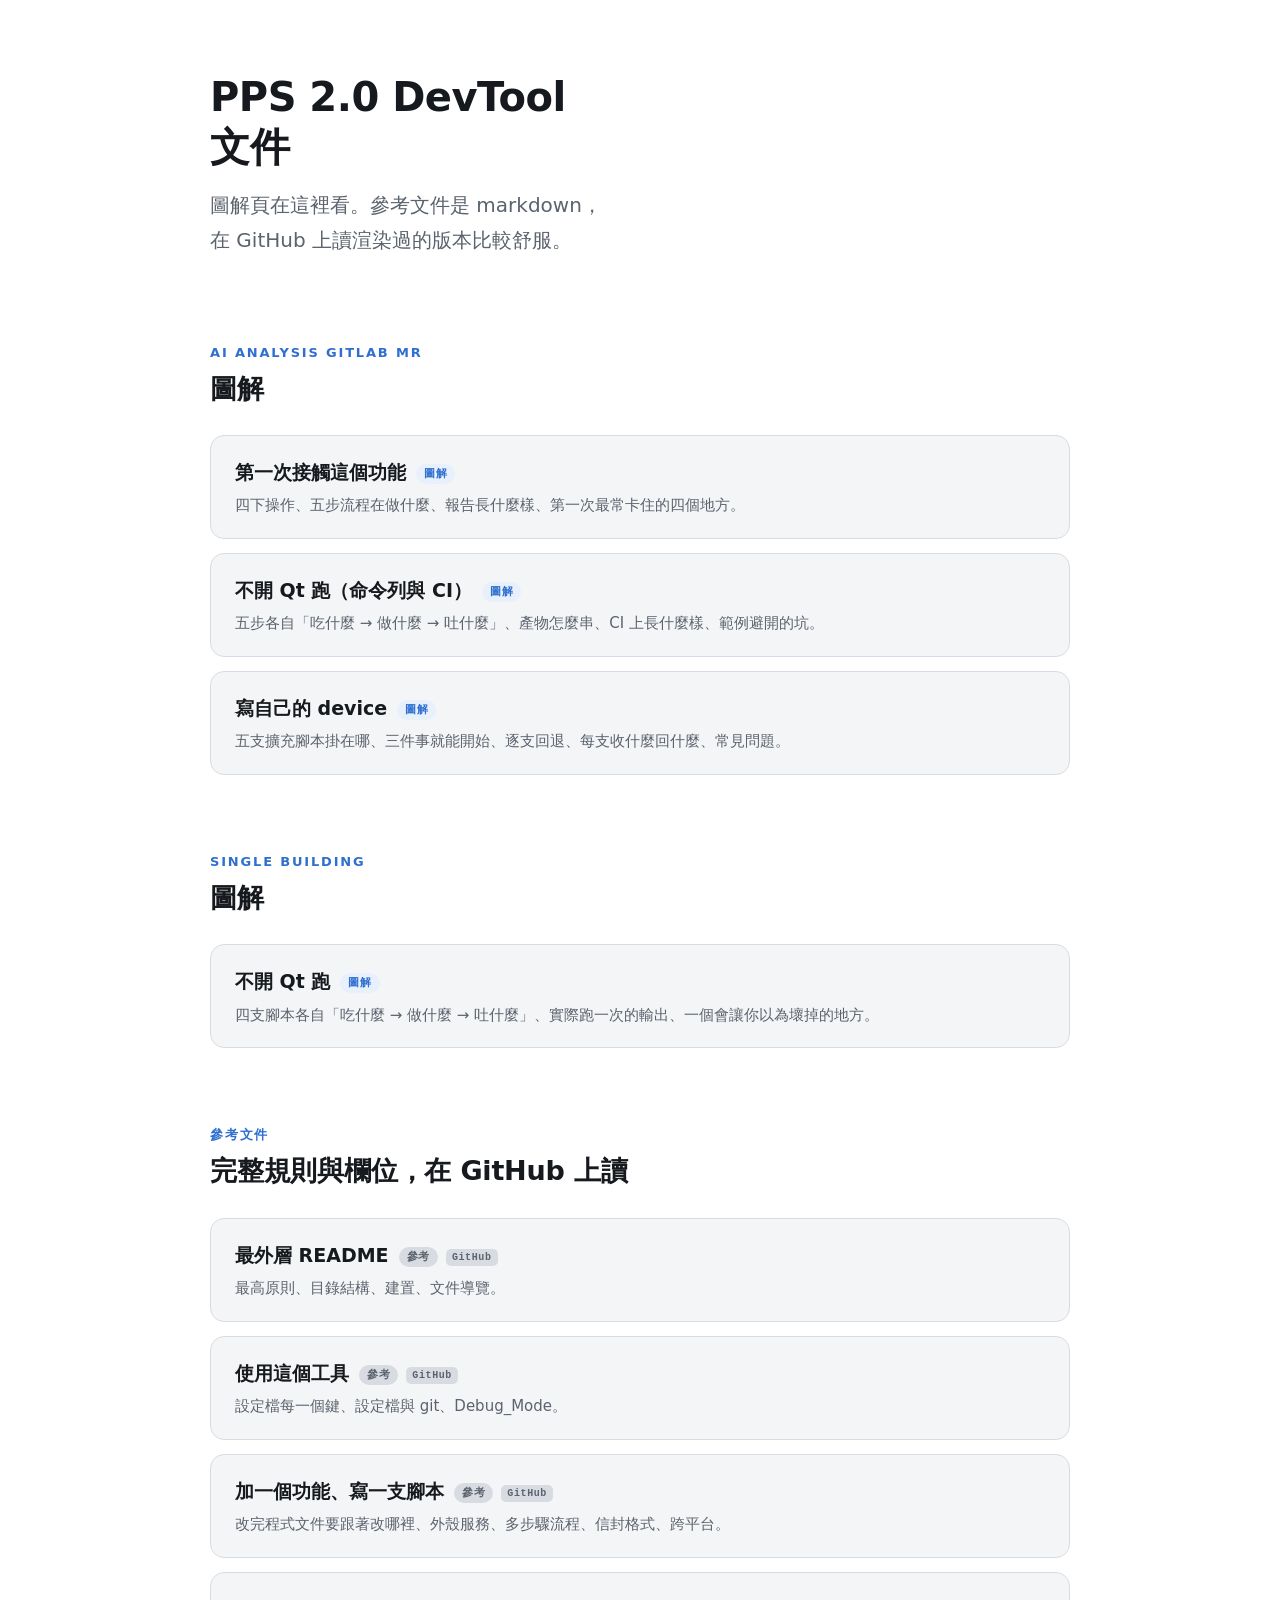
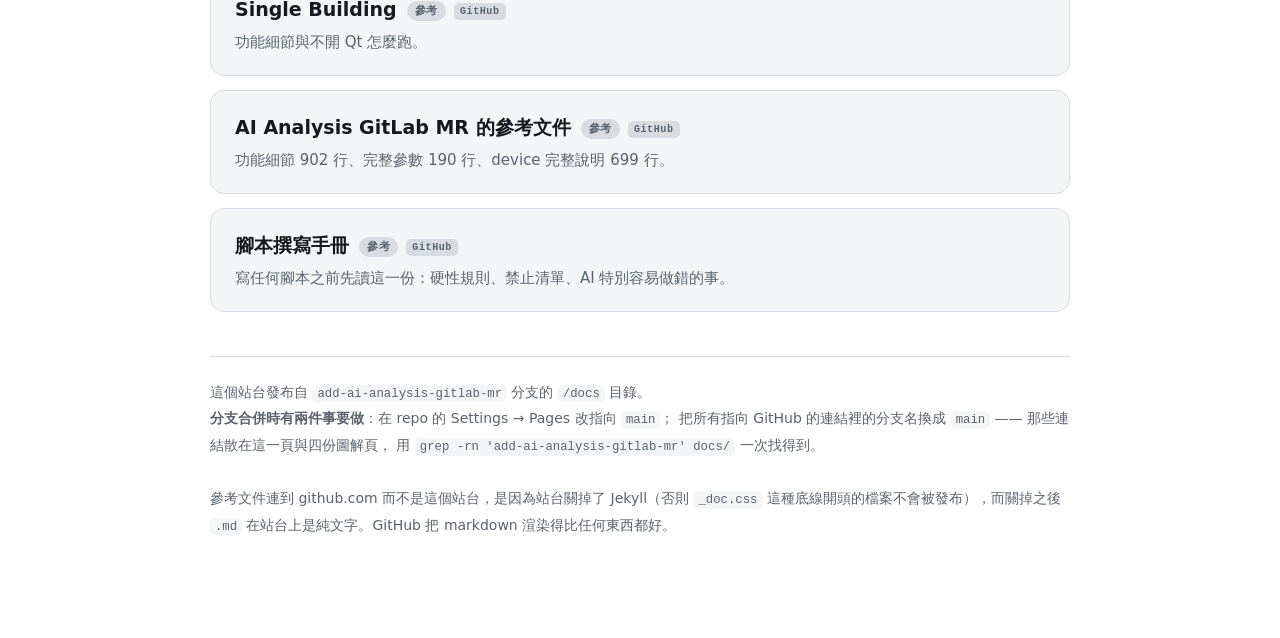
==== commit fd56cd2d: "Call them 擴充腳本, not 鉤子 「鉤子」是從 hook 直譯來的，不是這裡平常講的話。改成「擴充腳本」—— 它與 contributing.md 既有的「擴充層」同一家族，也與「入口腳本" ====
--- a/docs/index.html
+++ b/docs/index.html
@@ -47,7 +47,7 @@
     </a>
     <a class="idx-card" href="ai-analysis-gitlab-mr/device-authoring.html">
       <div class="idx-t">寫自己的 device<span class="tag tag-pic">圖解</span></div>
-      <div class="idx-d">五個鉤子掛在哪、三步開始、逐鉤子回退、每支收什麼回什麼、三個會靜默出錯的陷阱。</div>
+      <div class="idx-d">五支擴充腳本掛在哪、三件事就能開始、逐支回退、每支收什麼回什麼、常見問題。</div>
     </a>
   </div>
 </section>
--- a/docs/_doc.css
+++ b/docs/_doc.css
@@ -226,7 +226,7 @@
   .num { width: 50px; height: 50px; font-size: 22px; }
 }
 
-/* ---------- 掛點圖（步驟 → 鉤子 → 簽章） ----------
+/* ---------- 掛點圖（步驟 → 擴充腳本 → 簽章） ----------
  *
  * 用 grid 而不是在 <pre> 裡用空格對齊：等寬字型對 CJK 走的是後備字型，
  * 字寬不保證是拉丁字元的兩倍，所以用字元數算出來的欄位在別台機器上會跑掉。 */
@@ -264,7 +264,7 @@
  *
  * 內容一定要包在單一子元素裡（.qa-q > span）。直接放文字的話，裡面的
  * <strong> 與 <br> 會各自變成一個 grid 項目，被擠進只有 26px 寬的欄位。 */
-.qa { display: grid; gap: 12px; }
+.qa { display: grid; grid-template-columns: minmax(0, 1fr); gap: 12px; }
 .qa-item {
   border: 1px solid var(--line); border-radius: 12px;
   background: var(--bg2); padding: 18px 22px;
@@ -273,6 +273,7 @@
   display: grid; grid-template-columns: 26px minmax(0, 1fr);
   gap: 12px; align-items: start;
 }
+.qa-q > span, .qa-a > span { min-width: 0; }
 .qa-q { font-size: 17px; font-weight: 700; line-height: 1.55; }
 .qa-a { margin-top: 10px; color: var(--ink2); font-size: 15px; line-height: 1.75; }
 .qa-q::before, .qa-a::before {
@@ -304,3 +305,93 @@
   padding: 3px 6px; border-radius: 5px; margin-left: 8px;
   vertical-align: 2px;
 }
+
+/* ---------- Q&A 裡的規格表 ----------
+ *
+ * 每一支擴充腳本的答案都是同一組欄位，而且明著分成兩組：default 現在怎麼做、
+ * 你要寫什麼。分組做成表頭而不是靠排版暗示，是因為讀者來這裡時多半已經知道
+ * 自己要的是哪一半，分組讓他直接跳過另一半。
+ *
+ * 用扁平的 grid（標籤與內容交替）而不是每列包一個 div：列數會變，
+ * 多一層包裝就多一個可以忘記關的標籤。框線畫在儲存格上。 */
+.spec {
+  display: grid; grid-template-columns: 5.5em minmax(0, 1fr);
+  border: 1px solid var(--line); border-radius: 10px; overflow: hidden;
+  margin: 6px 0 2px;
+}
+.spec-grp {
+  grid-column: 1 / -1;
+  font: 700 10px/1 var(--mono); letter-spacing: .12em;
+  padding: 9px 14px; background: var(--bg); color: var(--ink2);
+  border-bottom: 1px solid var(--line);
+}
+.spec-k {
+  font-size: 13px; font-weight: 700; padding: 10px 14px;
+  background: var(--bg);
+  border-right: 1px solid var(--line); border-bottom: 1px solid var(--line);
+}
+.spec-v {
+  font-size: 14.5px; line-height: 1.7; padding: 10px 14px;
+  border-bottom: 1px solid var(--line);
+  min-width: 0;   /* 預設 auto 會被 .spec-pre 的 min-content 撐開 */
+}
+/* 最後一列的底線與容器的邊框會疊成兩條 */
+.spec > :nth-last-child(-n+2) { border-bottom: 0; }
+.spec-v code { font-size: .92em; }
+.spec-v .dim { color: var(--ink2); }
+.spec-note {
+  margin: 12px 0 0; font-size: 14px; line-height: 1.7;
+}
+.spec-pre {
+  font: 500 12.5px/1.7 var(--mono); white-space: pre;
+  overflow-x: auto; color: var(--ink2); margin-top: 2px;
+}
+@media (max-width: 680px) {
+  /* minmax(0, 1fr) 而不是 1fr：裡面的 .spec-pre 是 white-space: pre，
+     用 1fr 的話那一格會被內容的 min-content 寬度撐開，整張表溢出畫面。 */
+  .spec { grid-template-columns: minmax(0, 1fr); }
+  .spec-k {
+    border-right: 0; border-bottom: 0;
+    padding-bottom: 0; background: transparent;
+    font-size: 12px; color: var(--ink2);
+  }
+  .spec-v { padding-top: 4px; }
+}
+
+/* ---------- 流程圖 ----------
+ *
+ * 用 SVG 而不是一堆 div：五格要與下面的擴充腳本欄位對齊，grid 做得到，但窄螢幕上
+ * 會各自換行、對齊就散了。SVG 整張等比縮放，手機上只是變小，關係不會變。
+ *
+ * 顏色一律取 CSS 變數（不寫死色碼），深色模式才跟著換。字級直接寫在類別上，
+ * 因為 SVG 的 font-size 不吃 em 繼承那一套。 */
+.fig-wrap { overflow-x: auto; margin: 26px 0 8px; }
+.fig { width: 100%; height: auto; display: block; }
+.fig text {
+  font-family: -apple-system, "Noto Sans TC", "PingFang TC",
+               "Microsoft JhengHei", system-ui, sans-serif;
+}
+.fig .f-cap  { font-size: 12.5px; fill: var(--ink2); letter-spacing: .04em; }
+.fig .f-pipe { fill: var(--bg2); stroke: var(--line); }
+.fig .f-fix  { fill: var(--bg);  stroke: var(--line); }
+.fig .f-step { font-size: 13px; fill: var(--ink); }
+.fig .f-stepf{ font-size: 13px; fill: var(--ink2); }
+/* 可依種類再分的兩支用綠色，其餘用藍色 —— 與 .hook-name 的語意一致 */
+.fig .f-dev  { fill: var(--accent-bg); stroke: var(--accent); }
+.fig .f-devt { fill: var(--ok-bg);     stroke: var(--ok); }
+.fig .f-file { font: 700 11.5px var(--mono); fill: var(--accent); }
+.fig .f-filet{ font: 700 11.5px var(--mono); fill: var(--ok); }
+.fig .f-q    { font-size: 12px; fill: var(--ink2); }
+/* 沒有擴充腳本的那一欄（步驟 1）：執行它的入口腳本，灰色等寬、不加方框 ——
+   有方框的才是你可以覆寫的擴充腳本 */
+.fig .f-entryt{ font: 500 10.5px var(--mono); fill: var(--ink2); }
+.fig .f-none  { font-size: 12px; fill: var(--ink2); }
+.fig .f-link { stroke: var(--ink2); stroke-dasharray: 3 3; opacity: .55; }
+.fig .f-note { font-size: 12.5px; fill: var(--ink2); }
+.fig .f-note .b { fill: var(--accent); font-weight: 700; }
+.fig .f-note .g { fill: var(--ok);     font-weight: 700; }
+@media (max-width: 680px) {
+  /* 等比縮下去的話，圖上的字會比內文小一半以上。寧可讓它維持可讀的寬度、
+     由外層橫向捲動 —— 與 .spec-pre 同一個作法。 */
+  .fig { min-width: 660px; }
+}
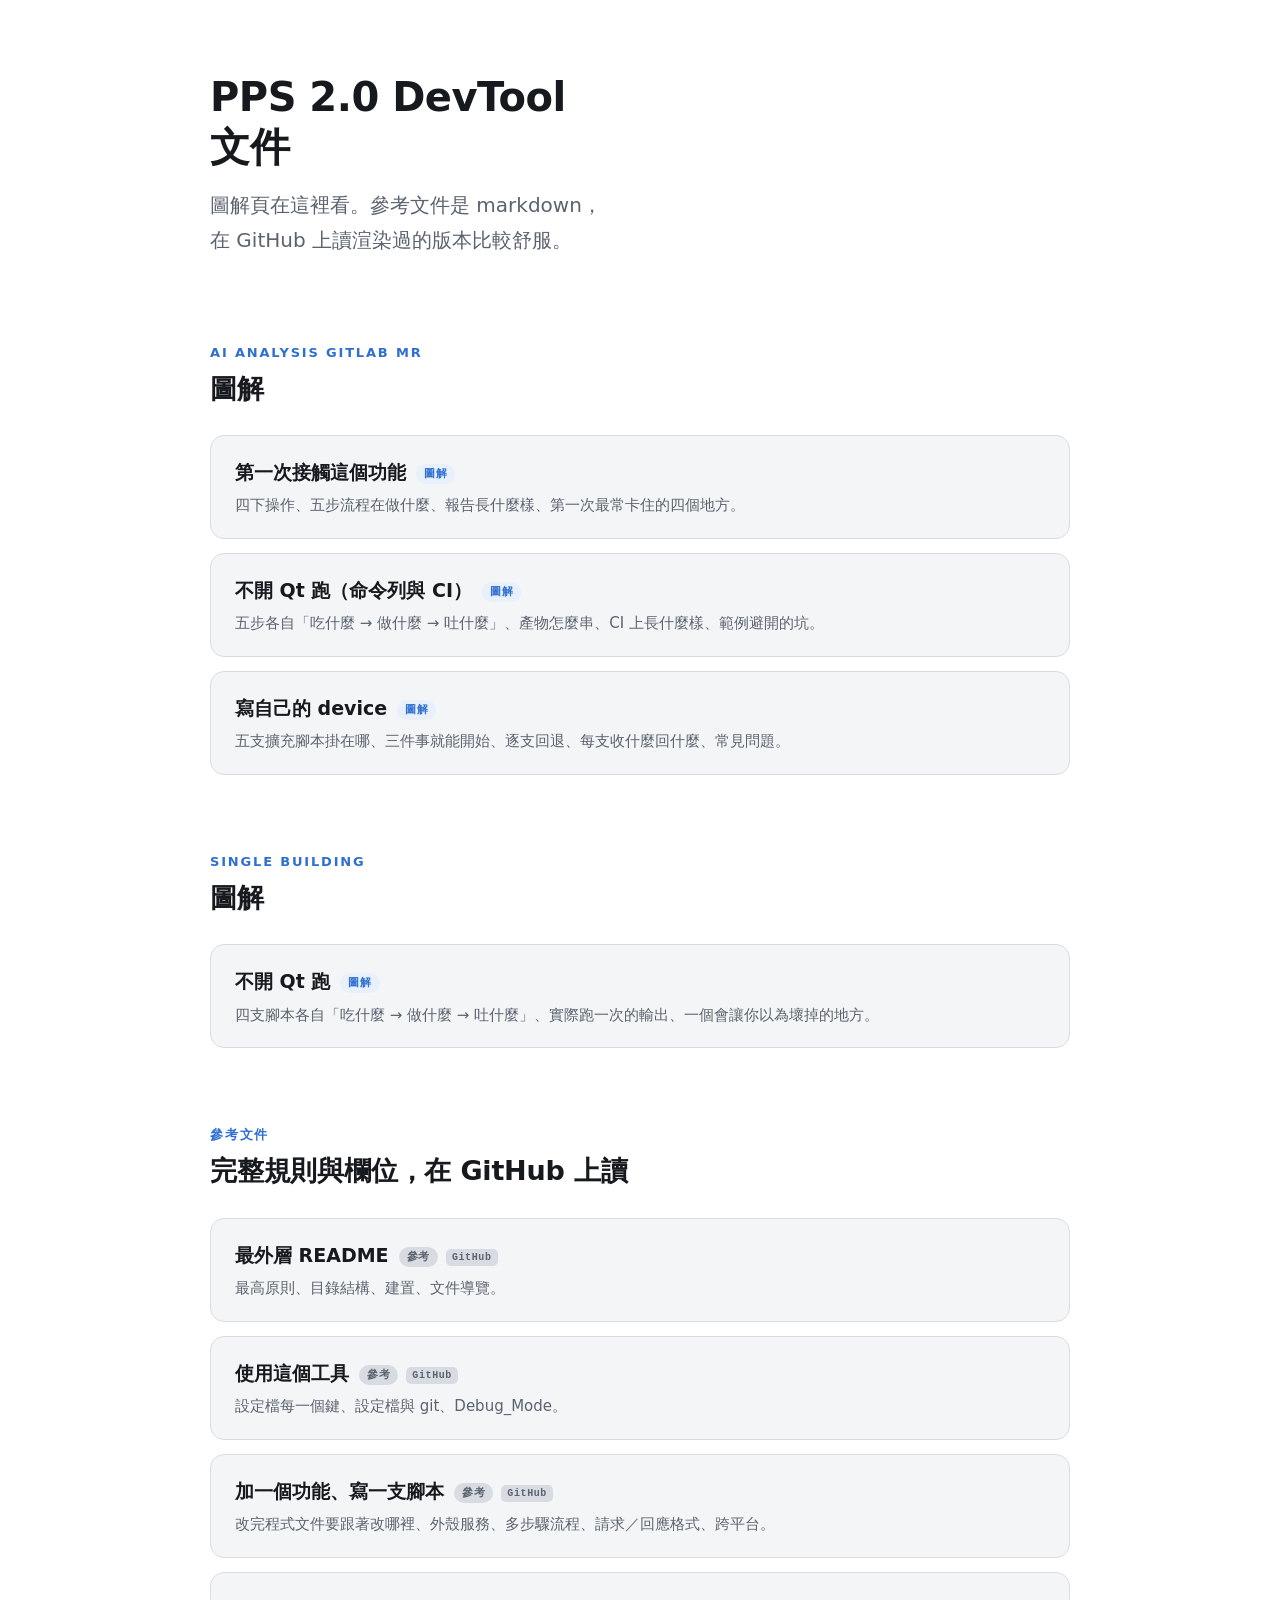
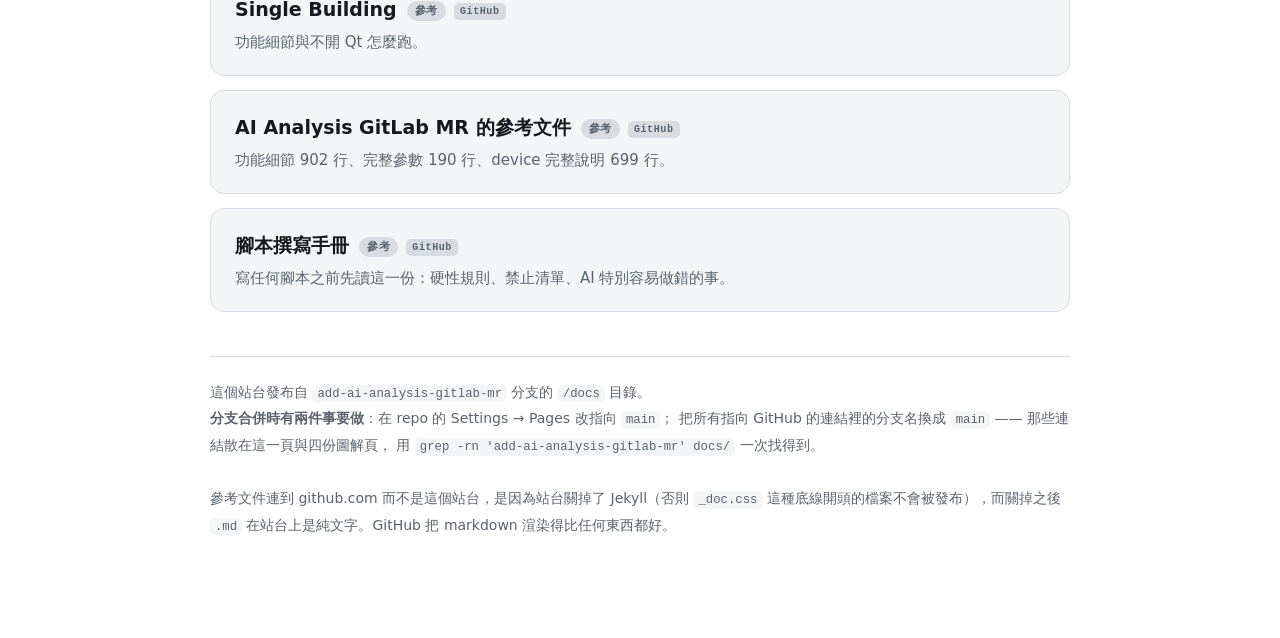
==== commit f2ca6b52: "Call it 請求/回應 JSON, not 信封 「信封」是個比喻，讀者要先學會它才看得懂文件；而它指的東西本來就有名字 —— 那份 JSON。173 處一起換，文件、規格、腳本註解、Qt 註解與" ====
--- a/docs/index.html
+++ b/docs/index.html
@@ -77,7 +77,7 @@
     </a>
     <a class="idx-card ext-card" href="https://github.com/JonasHuang178/PPS2_0DevTool/blob/add-ai-analysis-gitlab-mr/docs/contributing.md">
       <div class="idx-t">加一個功能、寫一支腳本<span class="tag tag-ref">參考</span></div>
-      <div class="idx-d">改完程式文件要跟著改哪裡、外殼服務、多步驟流程、信封格式、跨平台。</div>
+      <div class="idx-d">改完程式文件要跟著改哪裡、外殼服務、多步驟流程、請求／回應格式、跨平台。</div>
     </a>
     <a class="idx-card ext-card" href="https://github.com/JonasHuang178/PPS2_0DevTool/tree/add-ai-analysis-gitlab-mr/docs/single-building">
       <div class="idx-t">Single Building<span class="tag tag-ref">參考</span></div>
--- a/docs/_doc.css
+++ b/docs/_doc.css
@@ -1,7 +1,7 @@
 /* 這個資料夾裡三份圖解頁共用的樣式。
  *
  * 底線開頭 = 不是一份文件，與 device/_template 同一個慣例。
- * 抽出來是為了「同類文件風格一致」這條規則 —— 三份各帶一份副本的話，
+ * 獨立成一份是為了「同類文件風格一致」這條規則 —— 三份各帶一份副本的話，
  * 改了其中一份的顏色，另外兩份會安靜地長得不一樣。 */
 
 :root {
